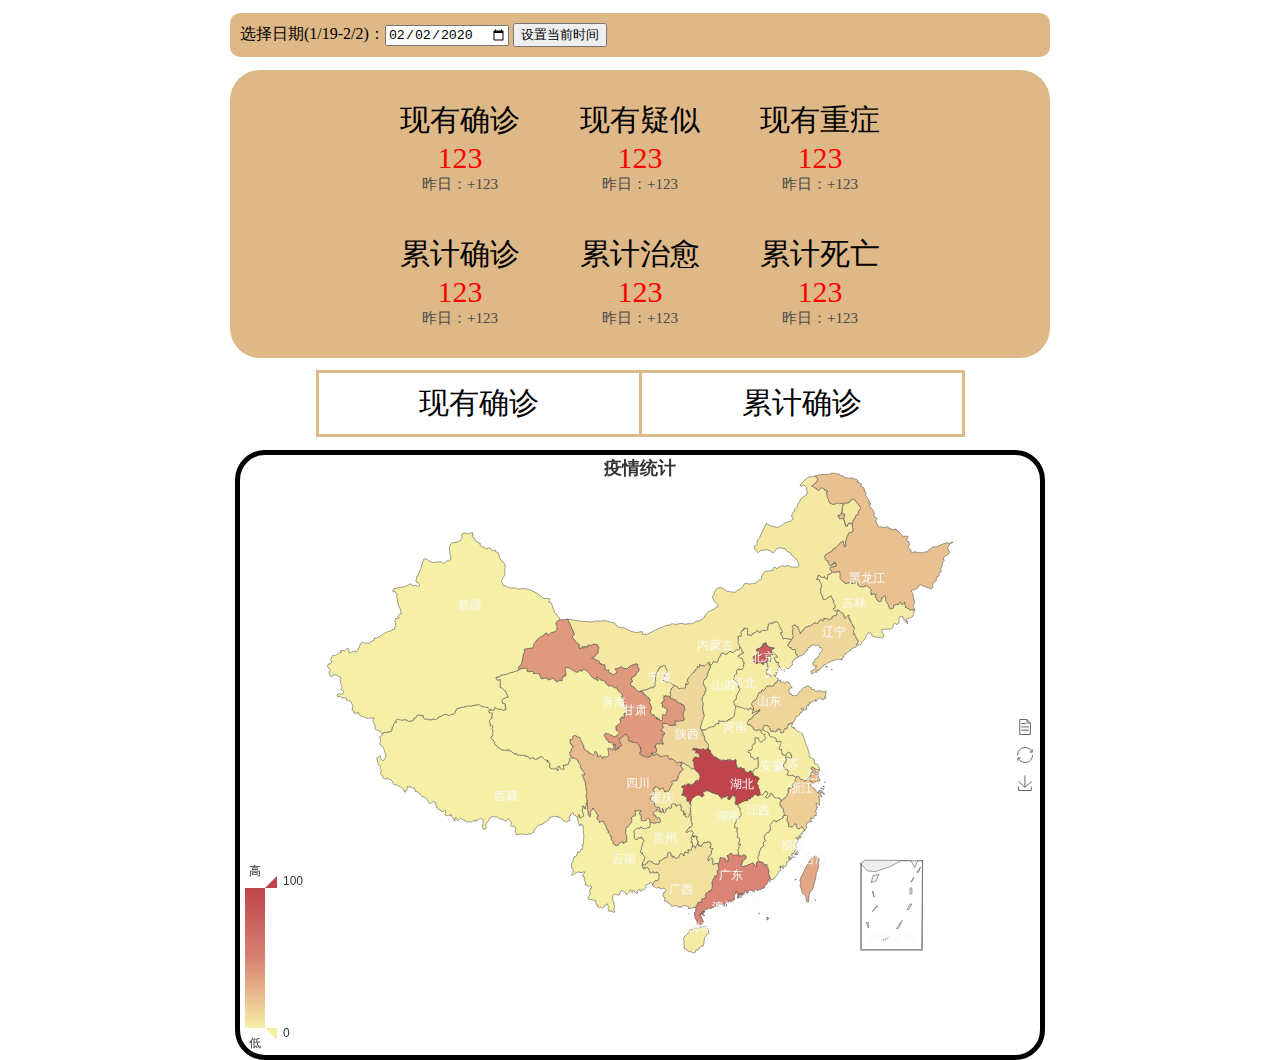
==== frontend/index.html @ d5b30e2a "修改" ====
﻿<!DOCTYPE html>

<html style="height: 100%">
<head>
    <meta charset="UTF-8">
    <meta http-equiv="X-UA-Compatible" content="IE=EDGE">
    <title>地图组件</title>
    <script src="echarts.min.js"></script>
    <script src="china.js"></script>
    <link type="text/css" rel="stylesheet" href="mystyle.css" />
    <!-- 新 Bootstrap 核心 CSS 文件 -->
    <link href="https://cdn.staticfile.org/twitter-bootstrap/3.3.7/css/bootstrap.min.css" rel="stylesheet">
    <!-- jQuery文件。务必在bootstrap.min.js 之前引入 -->
    <script src="https://cdn.staticfile.org/jquery/2.1.1/jquery.min.js"></script>
    <!-- 最新的 Bootstrap 核心 JavaScript 文件 -->
    <script src="https://cdn.staticfile.org/twitter-bootstrap/3.3.7/js/bootstrap.min.js"></script>
    <script src="jquery-1.11.1.min.js"></script>
    <script>
        function chan() {
            myChart.clear();
            myChart.setOption(option);
        }
        function chan1() {
            myChart.clear();
            myChart.setOption(option1);
        }
    </script>
</head>

<body style="height: 100%; margin: 0">

    <div id="date">
        <form>
            选择日期(1/19-2/2)：<input type="date" name="mydate" id="dateone" value="2020-02-02" />
            <input type="button" value="设置当前时间" onclick="gettime()" />
        </form>
    </div>

    <div id="menu">
        <table>
            <tr>
                <td class="typename">现有确诊</td>
                <td class="typename">现有疑似</td>
                <td class="typename">现有重症</td>
            </tr>
            <tr>
                <td id="nowipnum" class="nownum">123</td>
                <td id="nowspnum" class="nownum">123</td>
                <td id="nowdangenum" class="nownum">123</td>
            </tr>
            <tr>
                <td id="yesipnum" class="yesnum">昨日：+123</td>
                <td id="yesspnum" class="yesnum">昨日：+123</td>
                <td id="yesdangenum" class="yesnum">昨日：+123</td>
            </tr>
            <tr>
                <td class="typename">累计确诊</td>
                <td class="typename">累计治愈</td>
                <td class="typename">累计死亡</td>
            </tr>
            <tr>
                <td id="sumsurenum" class="nownum">123</td>
                <td id="sumcurenum" class="nownum">123</td>
                <td id="sumdeadnum" class="nownum">123</td>
            </tr>
            <tr>
                <td id="yessurenum" class="yesnum">昨日：+123</td>
                <td id="yescurenum" class="yesnum">昨日：+123</td>
                <td id="yesdeadnum" class="yesnum">昨日：+123</td>
            </tr>

        </table>
    </div>

    <div>
        <table>
            <tr>
                <td id="choosenow" class="unchoose" onclick="chan()">现有确诊</td>
                <td id="choosesum" class="unchoose" onclick="chan1()">累计确诊</td>
            </tr>
        </table>
    </div>

    <div id="container" class="map"></div>

    <script type="text/javascript">
        var dom = document.getElementById("container");
        var myChart = echarts.init(dom);
        var app = {};
        //option = null;
        var option = {
            title: {
                text: '疫情统计',
                left: 'center'
            },
            tooltip: {
                trigger: 'item'
            },
            visualMap: {
                min: 0,
                max: 100,
                left: 'left',
                top: 'bottom',
                text: ['高', '低'],           // 文本，默认为数值文本
                calculable: true
            },
            toolbox: {
                show: true,
                orient: 'vertical',
                left: 'right',
                top: 'center',
                feature: {
                    mark: { show: true },
                    dataView: { show: true, readOnly: false },
                    restore: { show: true },
                    saveAsImage: { show: true }
                }
            },
            series: [
                {
                    name: '点击查看>>',
                    type: 'map',
                    mapType: 'china',
                    roam: false,//是否开启鼠标缩放和平移漫游
                    itemStyle: {//地图区域的多边形 图形样式
                        normal: {//是图形在默认状态下的样式
                            label: {
                                show: true,//是否显示标签
                                textStyle: {
                                    color: "rgb(249, 249, 249)"
                                }
                            }
                        },
                        emphasis: {//是图形在高亮状态下的样式,比如在鼠标悬浮或者图例联动高亮时
                            //label: { show: true }
                            borderWidth: 2,
                            borderColor: '#fff',
                            areaColor: 'blue',//区域颜色
                            label: {
                                show: true,
                                textStyle: {
                                    color: '#fff'
                                }
                            }
                        }
                    },
                    top: "3%",//组件距离容器的距离
                    data: [
                        { name: '北京', value: 80 /*Math.round(Math.random() * 1000)*/ },
                        { name: '天津', value: 1 },
                        { name: '上海', value: 25 },
                        { name: '重庆', value: 4 },
                        { name: '河北', value: 2 },
                        { name: '河南', value: 1 },
                        { name: '云南', value: 0 },
                        { name: '辽宁', value: 11 },
                        { name: '黑龙江', value: 21 },
                        { name: '湖南', value: 0 },
                        { name: '安徽', value: 0 },
                        { name: '山东', value: 12 },
                        { name: '新疆', value: 0 },
                        { name: '江苏', value: 1 },
                        { name: '浙江', value: 15 },
                        { name: '江西', value: 0 },
                        { name: '湖北', value: 11758 },
                        { name: '广西', value: 7 },
                        { name: '甘肃', value: 39 },
                        { name: '山西', value: 0 },
                        { name: '内蒙古', value: 3 },
                        { name: '陕西', value: 11 },
                        { name: '吉林', value: 1 },
                        { name: '福建', value: 0 },
                        { name: '贵州', value: 1 },
                        { name: '广东', value: 49 },
                        { name: '青海', value: 0 },
                        { name: '西藏', value: 0 },
                        { name: '四川', value: 24 },
                        { name: '宁夏', value: 2 },
                        { name: '海南', value: 2 },
                        { name: '台湾', value: 32 },
                        { name: '香港', value: 58 },
                        { name: '澳门', value: Math.round(Math.random() * 1000) }
                    ]
                }
            ]
        };;
        myChart.setOption(option, true);
        //鼠标移入事件
        myChart.on('mouseover', function (params) {
            var dataIndex = params.dataIndex;
            console.log(params);
        });
        //鼠标点击事件 跳转页面
        myChart.on('click', function (params) {
            var city = params.name;
            //alert(city);
            window.location.href = "折线图1.html";
        });
    </script>

    <script type="text/javascript">
        var dom = document.getElementById("container");
        var myChart = echarts.init(dom);
        var app = {};
        //option = null;
        var option1 = {
            title: {
                text: '疫情统计',
                left: 'center'
            },
            tooltip: {
                trigger: 'item'
            },
            visualMap: {
                min: 0,
                max: 1000,
                left: 'left',
                top: 'bottom',
                text: ['高', '低'],           // 文本，默认为数值文本
                calculable: true
            },
            toolbox: {
                show: true,
                orient: 'vertical',
                left: 'right',
                top: 'center',
                feature: {
                    mark: { show: true },
                    dataView: { show: true, readOnly: false },
                    restore: { show: true },
                    saveAsImage: { show: true }
                }
            },
            series: [
                {
                    name: '点击查看>>',
                    type: 'map',
                    mapType: 'china',
                    roam: false,//是否开启鼠标缩放和平移漫游
                    itemStyle: {//地图区域的多边形 图形样式
                        normal: {//是图形在默认状态下的样式
                            label: {
                                show: true,//是否显示标签
                                textStyle: {
                                    color: "rgb(249, 249, 249)"
                                }
                            }
                        },
                        emphasis: {//是图形在高亮状态下的样式,比如在鼠标悬浮或者图例联动高亮时
                            //label: { show: true }
                            borderWidth: 2,
                            borderColor: '#fff',
                            areaColor: 'blue',//区域颜色
                            label: {
                                show: true,
                                textStyle: {
                                    color: '#fff'
                                }
                            }
                        }
                    },
                    top: "3%",//组件距离容器的距离
                    data: [
                        { name: '北京', value: 437},
                        { name: '天津', value: 136 },
                        { name: '上海', value: 352 },
                        { name: '重庆', value: 576 },
                        { name: '河北', value: 318 },
                        { name: '河南', value: 1273 },
                        { name: '云南', value: 174 },
                        { name: '辽宁', value: 125 },
                        { name: '黑龙江', value: 482 },
                        { name: '湖南', value: 1018 },
                        { name: '安徽', value: 990 },
                        { name: '山东', value: 760 },
                        { name: '新疆', value: 76 },
                        { name: '江苏', value: 631 },
                        { name: '浙江', value: 1227 },
                        { name: '江西', value: 935 },
                        { name: '湖北', value: 67790 },
                        { name: '广西', value: 252 },
                        { name: '甘肃', value: 132 },
                        { name: '山西', value: 133 },
                        { name: '内蒙古', value: 75 },
                        { name: '陕西', value: 245 },
                        { name: '吉林', value: 93 },
                        { name: '福建', value: 296 },
                        { name: '贵州', value: 146 },
                        { name: '广东', value: 1356 },
                        { name: '青海', value: 18 },
                        { name: '西藏', value: 1 },
                        { name: '四川', value: 539 },
                        { name: '宁夏', value: 75 },
                        { name: '海南', value: 168 },
                        { name: '台湾', value: 53 },
                        { name: '香港', value: 140 },
                        { name: '澳门', value: Math.round(Math.random() * 1000) }
                    ]
                }
            ]
        };;
        myChart.setOption(option, true);
        //鼠标移入事件
        myChart.on('mouseover', function (params) {
            var dataIndex = params.dataIndex;
            console.log(params);
        });
        //鼠标点击事件 跳转页面
        myChart.on('click', function (params) {
            var city = params.name;
            //alert(city);
            window.location.href = "line.html";
        });
    </script>

    <script>
        function setdata(da) {
            var qz = new Array();
            var ys = new Array();
            var zy = new Array();
            var sw = new Array();
            qz["2020-01-19"] = 1;
            qz["2020-01-20"] = 6;
            qz["2020-01-21"] = 281;
            qz["2020-01-22"] = 426;
            qz["2020-01-23"] = 583;
            qz["2020-01-24"] = 832;
            qz["2020-01-25"] = 1248;
            qz["2020-01-26"] = 1918;
            qz["2020-01-27"] = 2649;
            qz["2020-01-28"] = 4390;
            qz["2020-01-29"] = 5816;
            qz["2020-01-30"] = 7484;
            qz["2020-01-31"] = 9403;
            qz["2020-02-01"] = 11306;
            qz["2020-02-02"] = 13749;

            ys["2020-01-19"] = 0;
            ys["2020-01-20"] = 0;
            ys["2020-01-21"] = 6;
            ys["2020-01-22"] = 22;
            ys["2020-01-23"] = 24;
            ys["2020-01-24"] = 31;
            ys["2020-01-25"] = 66;
            ys["2020-01-26"] = 138;
            ys["2020-01-27"] = 281;
            ys["2020-01-28"] = 482;
            ys["2020-01-29"] = 663;
            ys["2020-01-30"] = 980;
            ys["2020-01-31"] = 1180;
            ys["2020-02-01"] = 1445;
            ys["2020-02-02"] = 1715;

            zy["2020-01-19"] = 0;
            zy["2020-01-20"] = 0;
            zy["2020-01-21"] = 25;
            zy["2020-01-22"] = 28;
            zy["2020-01-23"] = 30;
            zy["2020-01-24"] = 34;
            zy["2020-01-25"] = 37;
            zy["2020-01-26"] = 47;
            zy["2020-01-27"] = 51;
            zy["2020-01-28"] = 59;
            zy["2020-01-29"] = 66;
            zy["2020-01-30"] = 89;
            zy["2020-01-31"] = 134;
            zy["2020-02-01"] = 213;
            zy["2020-02-02"] = 293;

            sw["2020-01-19"] = 0;
            sw["2020-01-20"] = 0;
            sw["2020-01-21"] = 6;
            sw["2020-01-22"] = 9;
            sw["2020-01-23"] = 17;
            sw["2020-01-24"] = 26;
            sw["2020-01-25"] = 41;
            sw["2020-01-26"] = 56;
            sw["2020-01-27"] = 82;
            sw["2020-01-28"] = 106;
            sw["2020-01-29"] = 132;
            sw["2020-01-30"] = 170;
            sw["2020-01-31"] = 213;
            sw["2020-02-01"] = 259;
            sw["2020-02-02"] = 304;

            qz["湖北2020-01-19"] = 0;
            qz["湖北2020-01-20"] = 0;
            qz["湖北2020-01-21"] = 239;
            qz["湖北2020-01-22"] = 338;
            qz["湖北2020-01-23"] = 399;
            qz["湖北2020-01-24"] = 494;
            qz["湖北2020-01-25"] = 658;
            qz["湖北2020-01-26"] = 958;
            qz["湖北2020-01-27"] = 1303;
            qz["湖北2020-01-28"] = 2570;
            qz["湖北2020-01-29"] = 3385;
            qz["湖北2020-01-30"] = 4370;
            qz["湖北2020-01-31"] = 5522;
            qz["湖北2020-02-01"] = 6774;
            qz["湖北2020-02-02"] = 8601;
            qz["安徽2020-01-19"] = 0;
            qz["安徽2020-01-20"] = 0;
            qz["安徽2020-01-21"] = 0;
            qz["安徽2020-01-22"] = 1;
            qz["安徽2020-01-23"] = 9;
            qz["安徽2020-01-24"] = 15;
            qz["安徽2020-01-25"] = 39;
            qz["安徽2020-01-26"] = 60;
            qz["安徽2020-01-27"] = 70;
            qz["安徽2020-01-28"] = 106;
            qz["安徽2020-01-29"] = 152;
            qz["安徽2020-01-30"] = 198;
            qz["安徽2020-01-31"] = 234;
            qz["安徽2020-02-01"] = 294;
            qz["安徽2020-02-02"] = 335;
            qz["北京2020-01-19"] = 0;
            qz["北京2020-01-20"] = 5;
            qz["北京2020-01-21"] = 10;
            qz["北京2020-01-22"] = 14;
            qz["北京2020-01-23"] = 26;
            qz["北京2020-01-24"] = 35;
            qz["北京2020-01-25"] = 49;
            qz["北京2020-01-26"] = 66;
            qz["北京2020-01-27"] = 77;
            qz["北京2020-01-28"] = 86;
            qz["北京2020-01-29"] = 106;
            qz["北京2020-01-30"] = 126;
            qz["北京2020-01-31"] = 150;
            qz["北京2020-02-01"] = 173;
            qz["北京2020-02-02"] = 181;
            qz["重庆2020-01-19"] = 0;
            qz["重庆2020-01-20"] = 0;
            qz["重庆2020-01-21"] = 5;
            qz["重庆2020-01-22"] = 6;
            qz["重庆2020-01-23"] = 9;
            qz["重庆2020-01-24"] = 27;
            qz["重庆2020-01-25"] = 57;
            qz["重庆2020-01-26"] = 75;
            qz["重庆2020-01-27"] = 110;
            qz["重庆2020-01-28"] = 132;
            qz["重庆2020-01-29"] = 147;
            qz["重庆2020-01-30"] = 164;
            qz["重庆2020-01-31"] = 205;
            qz["重庆2020-02-01"] = 236;
            qz["重庆2020-02-02"] = 258;
            qz["福建2020-01-19"] = 0;
            qz["福建2020-01-20"] = 0;
            qz["福建2020-01-21"] = 0;
            qz["福建2020-01-22"] = 1;
            qz["福建2020-01-23"] = 5;
            qz["福建2020-01-24"] = 10;
            qz["福建2020-01-25"] = 18;
            qz["福建2020-01-26"] = 35;
            qz["福建2020-01-27"] = 59;
            qz["福建2020-01-28"] = 82;
            qz["福建2020-01-29"] = 101;
            qz["福建2020-01-30"] = 120;
            qz["福建2020-01-31"] = 144;
            qz["福建2020-02-01"] = 159;
            qz["福建2020-02-02"] = 179;
            qz["浙江2020-01-19"] = 0;
            qz["浙江2020-01-20"] = 0;
            qz["浙江2020-01-21"] = 0;
            qz["浙江2020-01-22"] = 10;
            qz["浙江2020-01-23"] = 27;
            qz["浙江2020-01-24"] = 43;
            qz["浙江2020-01-25"] = 62;
            qz["浙江2020-01-26"] = 102;
            qz["浙江2020-01-27"] = 128;
            qz["浙江2020-01-28"] = 173;
            qz["浙江2020-01-29"] = 294;
            qz["浙江2020-01-30"] = 425;
            qz["浙江2020-01-31"] = 529;
            qz["浙江2020-02-01"] = 585;
            qz["浙江2020-02-02"] = 639;

            qz["甘肃2020-02-02"] = 49;
            qz["广东2020-02-02"] = 649;
            qz["贵州2020-02-02"] = 44;
            qz["海南2020-02-02"] = 64;
            qz["河北2020-02-02"] = 109;
            qz["河南2020-02-02"] = 488;
            qz["黑龙江2020-02-02"] = 91;
            qz["湖南2020-02-02"] = 455;
            qz["江西2020-02-02"] = 324;
            qz["吉林2020-02-02"] = 22;
            qz["江苏2020-02-02"] = 230;
            qz["辽宁2020-02-02"] = 63;
            qz["内蒙古2020-02-02"] = 26;
            qz["青海2020-02-02"] = 11;
            qz["山西2020-02-02"] = 55;
            qz["山东2020-02-02"] = 225;
            qz["陕西2020-02-02"] = 102;
            qz["上海2020-02-02"] = 156;
            qz["四川2020-02-02"] = 228;
            qz["天津2020-02-02"] = 41;
            qz["西藏2020-02-02"] = 1;
            qz["新疆2020-02-02"] = 21;
            qz["云南2020-02-02"] = 102;

            qz["甘肃2020-01-25"] = 7;
            qz["广东2020-01-25"] = 76;
            qz["贵州2020-01-25"] = 5;
            qz["海南2020-01-25"] = 20;
            qz["河北2020-01-25"] = 12;
            qz["河南2020-01-25"] = 32;
            qz["黑龙江2020-01-25"] = 8;
            qz["湖南2020-01-25"] = 43;
            qz["江西2020-01-25"] = 18;
            qz["吉林2020-01-25"] = 4;
            qz["江苏2020-01-25"] = 18;
            qz["辽宁2020-01-25"] = 12;
            qz["内蒙古2020-01-25"] = 2;
            qz["青海2020-01-25"] = 0;
            qz["山西2020-01-25"] = 6;
            qz["山东2020-01-25"] = 21;
            qz["陕西2020-01-25"] = 5;
            qz["上海2020-01-25"] = 32;
            qz["四川2020-01-25"] = 28;
            qz["天津2020-01-25"] = 8;
            qz["新疆2020-01-25"] = 3;
            qz["云南2020-01-25"] = 5;

            ys["湖北2020-01-19"] = 0;
            ys["湖北2020-01-20"] = 0;
            ys["湖北2020-01-21"] = 0;
            ys["湖北2020-01-22"] = 0;
            ys["湖北2020-01-23"] = 0;
            ys["湖北2020-01-24"] = 0;
            ys["湖北2020-01-25"] = 0;
            ys["湖北2020-01-26"] = 0;
            ys["湖北2020-01-27"] = 0;
            ys["湖北2020-01-28"] = 0;
            ys["湖北2020-01-29"] = 0;
            ys["湖北2020-01-30"] = 0;
            ys["湖北2020-01-31"] = 0;
            ys["湖北2020-02-01"] = 0;
            ys["湖北2020-02-02"] = 0;
            ys["安徽2020-01-19"] = 0;
            ys["安徽2020-01-20"] = 0;
            ys["安徽2020-01-21"] = 1;
            ys["安徽2020-01-22"] = 3;
            ys["安徽2020-01-23"] = 3;
            ys["安徽2020-01-24"] = 3;
            ys["安徽2020-01-25"] = 29;
            ys["安徽2020-01-26"] = 44;
            ys["安徽2020-01-27"] = 80;
            ys["安徽2020-01-28"] = 118;
            ys["安徽2020-01-29"] = 160;
            ys["安徽2020-01-30"] = 205;
            ys["安徽2020-01-31"] = 275;
            ys["安徽2020-02-01"] = 352;
            ys["安徽2020-02-02"] = 434;
            ys["北京2020-01-19"] = 0;
            ys["北京2020-01-20"] = 0;
            ys["北京2020-01-21"] = 0;
            ys["北京2020-01-22"] = 0;
            ys["北京2020-01-23"] = 0;
            ys["北京2020-01-24"] = 0;
            ys["北京2020-01-25"] = 0;
            ys["北京2020-01-26"] = 0;
            ys["北京2020-01-27"] = 0;
            ys["北京2020-01-28"] = 0;
            ys["北京2020-01-29"] = 0;
            ys["北京2020-01-30"] = 0;
            ys["北京2020-01-31"] = 0;
            ys["北京2020-02-01"] = 0;
            ys["北京2020-02-02"] = 0;
            ys["重庆2020-01-19"] = 0;
            ys["重庆2020-01-20"] = 0;
            ys["重庆2020-01-21"] = 0;
            ys["重庆2020-01-22"] = 13;
            ys["重庆2020-01-23"] = 13;
            ys["重庆2020-01-24"] = 13;
            ys["重庆2020-01-25"] = 13;
            ys["重庆2020-01-26"] = 13;
            ys["重庆2020-01-27"] = 13;
            ys["重庆2020-01-28"] = 13;
            ys["重庆2020-01-29"] = 13;
            ys["重庆2020-01-30"] = 13;
            ys["重庆2020-01-31"] = 13;
            ys["重庆2020-02-01"] = 13;
            ys["重庆2020-02-02"] = 13;
            ys["福建2020-01-19"] = 0;
            ys["福建2020-01-20"] = 0;
            ys["福建2020-01-21"] = 0;
            ys["福建2020-01-22"] = 0;
            ys["福建2020-01-23"] = 2;
            ys["福建2020-01-24"] = 4;
            ys["福建2020-01-25"] = 4;
            ys["福建2020-01-26"] = 42;
            ys["福建2020-01-27"] = 73;
            ys["福建2020-01-28"] = 155;
            ys["福建2020-01-29"] = 208;
            ys["福建2020-01-30"] = 264;
            ys["福建2020-01-31"] = 316;
            ys["福建2020-02-01"] = 355;
            ys["福建2020-02-02"] = 402;
            ys["浙江2020-01-19"] = 0;
            ys["浙江2020-01-20"] = 0;
            ys["浙江2020-01-21"] = 0;
            ys["浙江2020-01-22"] = 0;
            ys["浙江2020-01-23"] = 0;
            ys["浙江2020-01-24"] = 0;
            ys["浙江2020-01-25"] = 0;
            ys["浙江2020-01-26"] = 0;
            ys["浙江2020-01-27"] = 0;
            ys["浙江2020-01-28"] = 0;
            ys["浙江2020-01-29"] = 0;
            ys["浙江2020-01-30"] = 0;
            ys["浙江2020-01-31"] = 0;
            ys["浙江2020-02-01"] = 0;
            ys["浙江2020-02-02"] = 0;
            zy["湖北2020-01-19"] = 0;
            zy["湖北2020-01-20"] = 0;
            zy["湖北2020-01-21"] = 25;
            zy["湖北2020-01-22"] = 28;
            zy["湖北2020-01-23"] = 28;
            zy["湖北2020-01-24"] = 31;
            zy["湖北2020-01-25"] = 32;
            zy["湖北2020-01-26"] = 42;
            zy["湖北2020-01-27"] = 44;
            zy["湖北2020-01-28"] = 44;
            zy["湖北2020-01-29"] = 44;
            zy["湖北2020-01-30"] = 54;
            zy["湖北2020-01-31"] = 80;
            zy["湖北2020-02-01"] = 130;
            zy["湖北2020-02-02"] = 179;
            zy["安徽2020-01-19"] = 0;
            zy["安徽2020-01-20"] = 0;
            zy["安徽2020-01-21"] = 0;
            zy["安徽2020-01-22"] = 0;
            zy["安徽2020-01-23"] = 0;
            zy["安徽2020-01-24"] = 0;
            zy["安徽2020-01-25"] = 0;
            zy["安徽2020-01-26"] = 0;
            zy["安徽2020-01-27"] = 0;
            zy["安徽2020-01-28"] = 0;
            zy["安徽2020-01-29"] = 0;
            zy["安徽2020-01-30"] = 2;
            zy["安徽2020-01-31"] = 3;
            zy["安徽2020-02-01"] = 3;
            zy["安徽2020-02-02"] = 5;
            zy["北京2020-01-19"] = 0;
            zy["北京2020-01-20"] = 0;
            zy["北京2020-01-21"] = 0;
            zy["北京2020-01-22"] = 0;
            zy["北京2020-01-23"] = 0;
            zy["北京2020-01-24"] = 1;
            zy["北京2020-01-25"] = 2;
            zy["北京2020-01-26"] = 2;
            zy["北京2020-01-27"] = 2;
            zy["北京2020-01-28"] = 4;
            zy["北京2020-01-29"] = 4;
            zy["北京2020-01-30"] = 5;
            zy["北京2020-01-31"] = 5;
            zy["北京2020-02-01"] = 9;
            zy["北京2020-02-02"] = 9;
            zy["重庆2020-01-19"] = 0;
            zy["重庆2020-01-20"] = 0;
            zy["重庆2020-01-21"] = 0;
            zy["重庆2020-01-22"] = 0;
            zy["重庆2020-01-23"] = 0;
            zy["重庆2020-01-24"] = 0;
            zy["重庆2020-01-25"] = 0;
            zy["重庆2020-01-26"] = 0;
            zy["重庆2020-01-27"] = 0;
            zy["重庆2020-01-28"] = 0;
            zy["重庆2020-01-29"] = 0;
            zy["重庆2020-01-30"] = 1;
            zy["重庆2020-01-31"] = 1;
            zy["重庆2020-02-01"] = 1;
            zy["重庆2020-02-02"] = 3;
            zy["福建2020-01-19"] = 0;
            zy["福建2020-01-20"] = 0;
            zy["福建2020-01-21"] = 0;
            zy["福建2020-01-22"] = 0;
            zy["福建2020-01-23"] = 0;
            zy["福建2020-01-24"] = 0;
            zy["福建2020-01-25"] = 0;
            zy["福建2020-01-26"] = 0;
            zy["福建2020-01-27"] = 0;
            zy["福建2020-01-28"] = 0;
            zy["福建2020-01-29"] = 0;
            zy["福建2020-01-30"] = 0;
            zy["福建2020-01-31"] = 0;
            zy["福建2020-02-01"] = 0;
            zy["福建2020-02-02"] = 0;
            zy["浙江2020-01-19"] = 0;
            zy["浙江2020-01-20"] = 0;
            zy["浙江2020-01-21"] = 0;
            zy["浙江2020-01-22"] = 0;
            zy["浙江2020-01-23"] = 0;
            zy["浙江2020-01-24"] = 0;
            zy["浙江2020-01-25"] = 0;
            zy["浙江2020-01-26"] = 0;
            zy["浙江2020-01-27"] = 0;
            zy["浙江2020-01-28"] = 0;
            zy["浙江2020-01-29"] = 0;
            zy["浙江2020-01-30"] = 3;
            zy["浙江2020-01-31"] = 8;
            zy["浙江2020-02-01"] = 14;
            zy["浙江2020-02-02"] = 22;

            sw["重庆2020-01-19"] = 0;
            sw["重庆2020-01-20"] = 0;
            sw["重庆2020-01-21"] = 0;
            sw["重庆2020-01-22"] = 0;
            sw["重庆2020-01-23"] = 0;
            sw["重庆2020-01-24"] = 0;
            sw["重庆2020-01-25"] = 0;
            sw["重庆2020-01-26"] = 0;
            sw["重庆2020-01-27"] = 0;
            sw["重庆2020-01-28"] = 0;
            sw["重庆2020-01-29"] = 0;
            sw["重庆2020-01-30"] = 0;
            sw["重庆2020-01-31"] = 0;
            sw["重庆2020-02-01"] = 1;
            sw["重庆2020-02-02"] = 1;

            sw["安徽2020-01-19"] = 0;
            sw["安徽2020-01-20"] = 0;
            sw["安徽2020-01-21"] = 0;
            sw["安徽2020-01-22"] = 0;
            sw["安徽2020-01-23"] = 0;
            sw["安徽2020-01-24"] = 0;
            sw["安徽2020-01-25"] = 0;
            sw["安徽2020-01-26"] = 0;
            sw["安徽2020-01-27"] = 0;
            sw["安徽2020-01-28"] = 0;
            sw["安徽2020-01-29"] = 0;
            sw["安徽2020-01-30"] = 0;
            sw["安徽2020-01-31"] = 0;
            sw["安徽2020-02-01"] = 0;
            sw["安徽2020-02-02"] = 0;

            sw["浙江2020-01-19"] = 0;
            sw["浙江2020-01-20"] = 0;
            sw["浙江2020-01-21"] = 0;
            sw["浙江2020-01-22"] = 0;
            sw["浙江2020-01-23"] = 0;
            sw["浙江2020-01-24"] = 0;
            sw["浙江2020-01-25"] = 0;
            sw["浙江2020-01-26"] = 0;
            sw["浙江2020-01-27"] = 0;
            sw["浙江2020-01-28"] = 0;
            sw["浙江2020-01-29"] = 0;
            sw["浙江2020-01-30"] = 0;
            sw["浙江2020-01-31"] = 0;
            sw["浙江2020-02-01"] = 0;
            sw["浙江2020-02-02"] = 0;

            sw["北京2020-01-19"] = 0;
            sw["北京2020-01-20"] = 0;
            sw["北京2020-01-21"] = 0;
            sw["北京2020-01-22"] = 0;
            sw["北京2020-01-23"] = 0;
            sw["北京2020-01-24"] = 0;
            sw["北京2020-01-25"] = 0;
            sw["北京2020-01-26"] = 0;
            sw["北京2020-01-27"] = 1;
            sw["北京2020-01-28"] = 1;
            sw["北京2020-01-29"] = 1;
            sw["北京2020-01-30"] = 1;
            sw["北京2020-01-31"] = 1;
            sw["北京2020-02-01"] = 1;
            sw["北京2020-02-02"] = 1;

            sw["福建2020-01-19"] = 0;
            sw["福建2020-01-20"] = 0;
            sw["福建2020-01-21"] = 0;
            sw["福建2020-01-22"] = 0;
            sw["福建2020-01-23"] = 0;
            sw["福建2020-01-24"] = 0;
            sw["福建2020-01-25"] = 0;
            sw["福建2020-01-26"] = 0;
            sw["福建2020-01-27"] = 0;
            sw["福建2020-01-28"] = 0;
            sw["福建2020-01-29"] = 0;
            sw["福建2020-01-30"] = 0;
            sw["福建2020-01-31"] = 0;
            sw["福建2020-02-01"] = 0;
            sw["福建2020-02-02"] = 0;

            sw["湖北2020-01-19"] = 0;
            sw["湖北2020-01-20"] = 0;
            sw["湖北2020-01-21"] = 6;
            sw["湖北2020-01-22"] = 9;
            sw["湖北2020-01-23"] = 17;
            sw["湖北2020-01-24"] = 24;
            sw["湖北2020-01-25"] = 39;
            sw["湖北2020-01-26"] = 52;
            sw["湖北2020-01-27"] = 76;
            sw["湖北2020-01-28"] = 100;
            sw["湖北2020-01-29"] = 125;
            sw["湖北2020-01-30"] = 162;
            sw["湖北2020-01-31"] = 204;
            sw["湖北2020-02-01"] = 249;
            sw["湖北2020-02-02"] = 294;

            var i1 = document.getElementById("nowipnum");
            var i2 = document.getElementById("nowspnum");
            var i3 = document.getElementById("nowdangenum");
            var i4 = document.getElementById("sumsurenum");
            var i5 = document.getElementById("sumcurenum");
            var i6 = document.getElementById("sumdeadnum");
            var i11 = document.getElementById("yesipnum");
            var i22 = document.getElementById("yesspnum");
            var i33 = document.getElementById("yesdangenum");
            var i44 = document.getElementById("yessurenum");
            var i55 = document.getElementById("yescurenum");
            var i66 = document.getElementById("yesdeadnum");
            var be = getBSD();
            var to = getD();
            i1.innerText = (qz[to] - sw[to] - zy[to]).toString();
            i2.innerText = parseInt(parseInt(ys[da]) / 15);
            i3.innerText = parseInt(parseInt(qz[da]) / 18);
            i4.innerText = qz[da];
            i5.innerText = zy[da];
            i6.innerText = sw[da];
            var x = ((qz[to] - sw[to] - zy[to]) - (qz[be] - sw[be] - zy[be])) / 8;
            x = parseInt(x);
            i11.innerText = "昨日：+" + x.toString();
            i22.innerText = "昨日：+" + (ys[to] - ys[be]).toString();
            i33.innerText = "昨日：+" + x;
            i44.innerText = "昨日：+" + (qz[to] - qz[be]).toString();
            i55.innerText = "昨日：+" + (zy[to] - zy[be]).toString();
            i66.innerText = "昨日：+" + (sw[to] - sw[be]).toString();
        }
        function gettime() {
            var form = document.getElementById("dateone");
            var content = form.value;
            setdata(content);
        }
        function getD() {
            var form = document.getElementById("dateone").value;
            return form;
        }
        function getBSD() {
            var x1 = document.getElementById("dateone").value;
            var x2 = x1.substr(x1.length - 2, 2);
            var x3 = x2 - 1;
            var x4;
            if (x3 < 10 && x3 >= 1) {
                x3 = "0".concat(x3.toString());
                x4 = x1.substr(0, x1.length - 2).concat(x3);
            }
            else if (x3 <= 0) {
                x3 = (x3 + 31) % 32;
                var m = getMonth(x1);
                m = m - 1;
                m = m.toString();
                m = "0".concat(m.toString());
                x4 = x1.substr(0, 4) + "-" + m + "-" + x3;
            }
            else if (x3 > 10) {
                x3 = x3.toString();
                x4 = x1.substr(0, x1.length - 2) + x3;
            }
            return x4;
        }
    </script>
</body>
</html>
---- frontend/mystyle.css ----
﻿.map {
    height: 600px;
    width: 800px;
    margin: auto;
    margin-bottom: 1%;
    margin-top: 1%;
    border: 5px solid;
    border-radius: 30px;
}

.boxtype {
    height: 400px;
    width: 800px;
    padding: 20px;
    margin: auto;
    border: 5px solid;
    border-radius: 30px;
}

#menu {
    height: auto;
    width: 800px;
    margin: auto;
    margin-bottom: 1%;
    margin-top: 1%;
    padding: 10px;
    border-radius: 30px;
    background-color: burlywood;
}

table {
    margin: auto;
    text-align: center;
    border-collapse: collapse;
}

.typename {
    font-size: 30px;
    padding: 20px 30px 0px 30px;
}

.nownum {
    font-size: 30px;
    color: #ff0000;
    padding: 0px 30px 0px 30px;
}

.yesnum {
    font-size: 15px;
    color: #4a4a4a;
    padding: 0px 30px 20px 30px;
}

p {
    font-size:15px;
    color:#4a4a4a;
}

.choose {
    text-align: center;
    color: #ffffff;
    background-color: burlywood;
    border-radius: 10px;
    border: 3px solid;
    border-color: burlywood;
    font-size: 30px;
    padding: 10px 100px 10px 100px;
}

.unchoose {
    text-align: center;
    color: #000000;
    background-color: #ffffff;
    border-radius: 10px;
    border: 3px solid;
    border-color: burlywood;
    font-size: 30px;
    padding: 10px 100px 10px 100px;
}

.unchoose:hover {
    text-align: center;
    color: #000000;
    background-color: grey;
    border-radius: 10px;
    border: 3px solid;
    border-color: burlywood;
    font-size: 30px;
    padding: 10px 100px 10px 100px;
 }

#date {
    height: auto;
    width: 800px;
    margin: auto;
    margin-bottom: 1%;
    margin-top: 1%;
    padding: 10px;
    border-radius: 10px;
    background-color: burlywood;
}

#dateline {
    height: 50px;
    width: 800px;
    margin: auto;
    margin-bottom: 1%;
    margin-top: 1%;
    padding: 10px;
    border-radius: 10px;
    background-color: burlywood;
}

.datein {
    float: right;
}

.return {
    float: left;
    background-color: #db9f42;
    border-radius: 3px;
    padding: 3px;
}
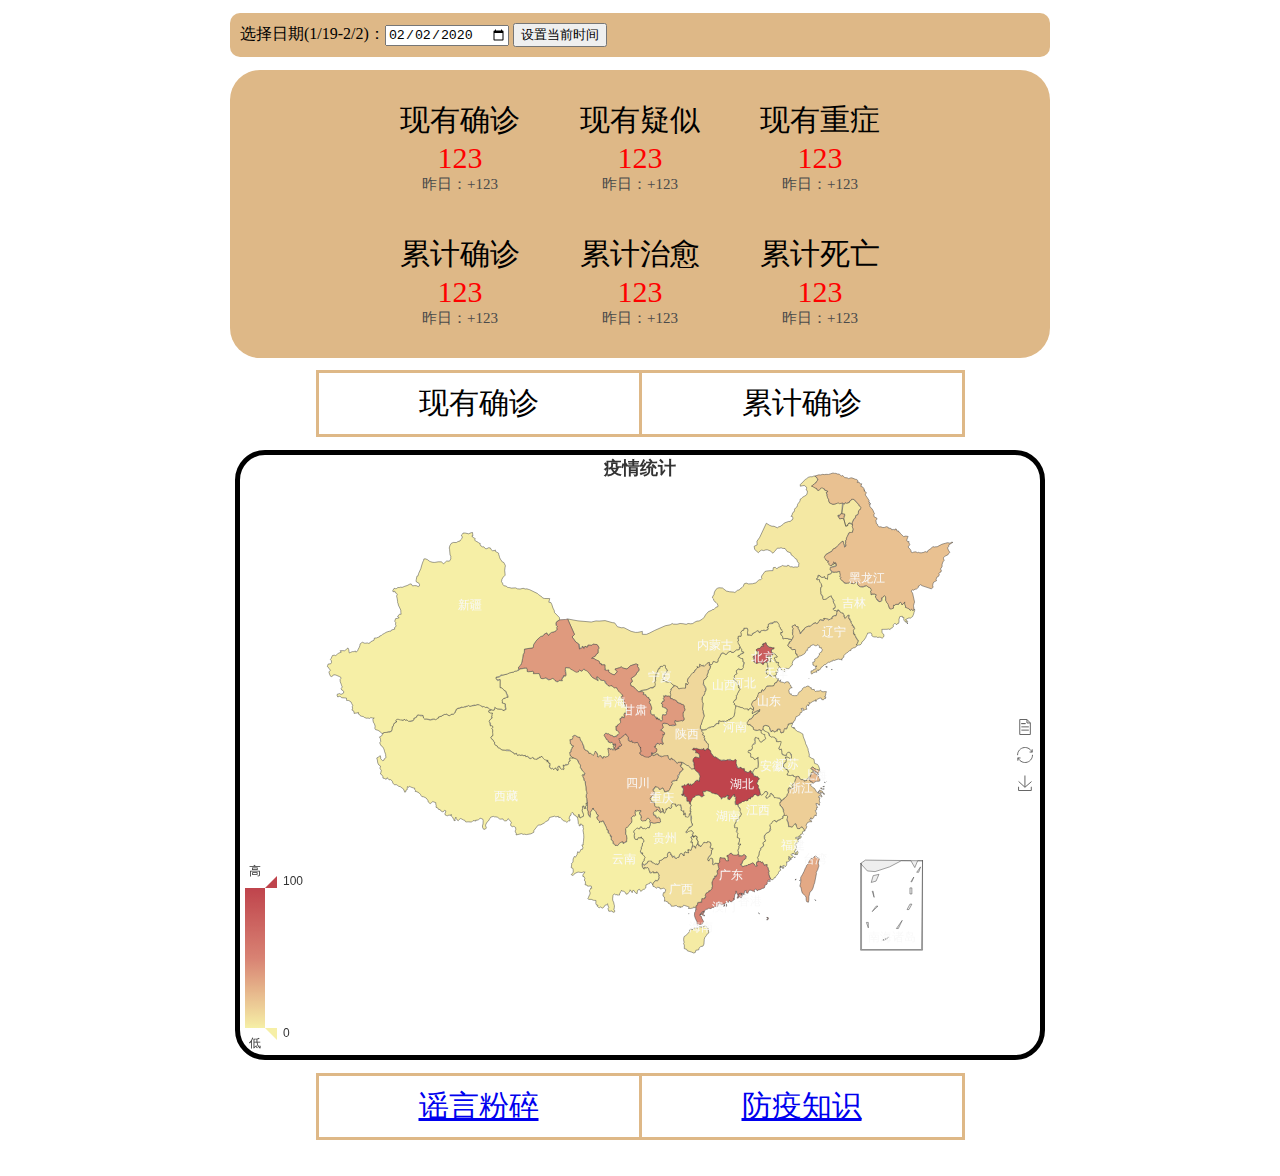
==== commit 1d640412: "add new function" ====
--- a/frontend/index.html
+++ b/frontend/index.html
@@ -5,16 +5,16 @@
     <meta charset="UTF-8">
     <meta http-equiv="X-UA-Compatible" content="IE=EDGE">
     <title>地图组件</title>
-    <script src="echarts.min.js"></script>
-    <script src="china.js"></script>
-    <link type="text/css" rel="stylesheet" href="mystyle.css" />
+    <script src="js/echarts.min.js"></script>
+    <script src="js/china.js"></script>
+    <link type="text/css" rel="stylesheet" href="css/mystyle.css" />
     <!-- 新 Bootstrap 核心 CSS 文件 -->
     <link href="https://cdn.staticfile.org/twitter-bootstrap/3.3.7/css/bootstrap.min.css" rel="stylesheet">
     <!-- jQuery文件。务必在bootstrap.min.js 之前引入 -->
     <script src="https://cdn.staticfile.org/jquery/2.1.1/jquery.min.js"></script>
     <!-- 最新的 Bootstrap 核心 JavaScript 文件 -->
     <script src="https://cdn.staticfile.org/twitter-bootstrap/3.3.7/js/bootstrap.min.js"></script>
-    <script src="jquery-1.11.1.min.js"></script>
+    <script src="js/jquery-1.11.1.min.js"></script>
     <script>
         function chan() {
             myChart.clear();
@@ -82,6 +82,18 @@
     </div>
 
     <div id="container" class="map"></div>
+
+    <div>
+        <table>
+            <tr>
+                <td class="unchoose"><a href="https://baijiahao.baidu.com/s?id=1656966730408682480&wfr=spider&for=pc">谣言粉碎</a></td>
+                <td class="unchoose"><a href="http://news.xiancity.cn/system/2020/03/13/030724068.shtml">防疫知识</a></td>
+            </tr>
+        </table>
+    </div>
+
+    <br />
+    <br />
 
     <script type="text/javascript">
         var dom = document.getElementById("container");
@@ -261,7 +273,7 @@
                     },
                     top: "3%",//组件距离容器的距离
                     data: [
-                        { name: '北京', value: 437},
+                        { name: '北京', value: 437 },
                         { name: '天津', value: 136 },
                         { name: '上海', value: 352 },
                         { name: '重庆', value: 576 },
--- a/frontend/css/mystyle.css
+++ b/frontend/css/mystyle.css
@@ -0,0 +1,123 @@
+﻿.map {
+    height: 600px;
+    width: 800px;
+    margin: auto;
+    margin-bottom: 1%;
+    margin-top: 1%;
+    border: 5px solid;
+    border-radius: 30px;
+}
+
+.boxtype {
+    height: 400px;
+    width: 800px;
+    padding: 20px;
+    margin: auto;
+    border: 5px solid;
+    border-radius: 30px;
+}
+
+#menu {
+    height: auto;
+    width: 800px;
+    margin: auto;
+    margin-bottom: 1%;
+    margin-top: 1%;
+    padding: 10px;
+    border-radius: 30px;
+    background-color: burlywood;
+}
+
+table {
+    margin: auto;
+    text-align: center;
+    border-collapse: collapse;
+}
+
+.typename {
+    font-size: 30px;
+    padding: 20px 30px 0px 30px;
+}
+
+.nownum {
+    font-size: 30px;
+    color: #ff0000;
+    padding: 0px 30px 0px 30px;
+}
+
+.yesnum {
+    font-size: 15px;
+    color: #4a4a4a;
+    padding: 0px 30px 20px 30px;
+}
+
+p {
+    font-size:15px;
+    color:#4a4a4a;
+}
+
+.choose {
+    text-align: center;
+    color: #ffffff;
+    background-color: burlywood;
+    border-radius: 10px;
+    border: 3px solid;
+    border-color: burlywood;
+    font-size: 30px;
+    padding: 10px 100px 10px 100px;
+}
+
+.unchoose {
+    text-align: center;
+    color: #000000;
+    background-color: #ffffff;
+    border-radius: 10px;
+    border: 3px solid;
+    border-color: burlywood;
+    font-size: 30px;
+    padding: 10px 100px 10px 100px;
+}
+
+.unchoose:hover {
+    text-align: center;
+    color: #000000;
+    background-color: grey;
+    border-radius: 10px;
+    border: 3px solid;
+    border-color: burlywood;
+    font-size: 30px;
+    padding: 10px 100px 10px 100px;
+ }
+
+#date {
+    height: auto;
+    width: 800px;
+    margin: auto;
+    margin-bottom: 1%;
+    margin-top: 1%;
+    padding: 10px;
+    border-radius: 10px;
+    background-color: burlywood;
+}
+
+#dateline {
+    height: 50px;
+    width: 800px;
+    margin: auto;
+    margin-bottom: 1%;
+    margin-top: 1%;
+    padding: 10px;
+    border-radius: 10px;
+    background-color: burlywood;
+}
+
+.datein {
+    float: right;
+}
+
+.return {
+    float: left;
+    background-color: #db9f42;
+    border-radius: 3px;
+    padding: 3px;
+}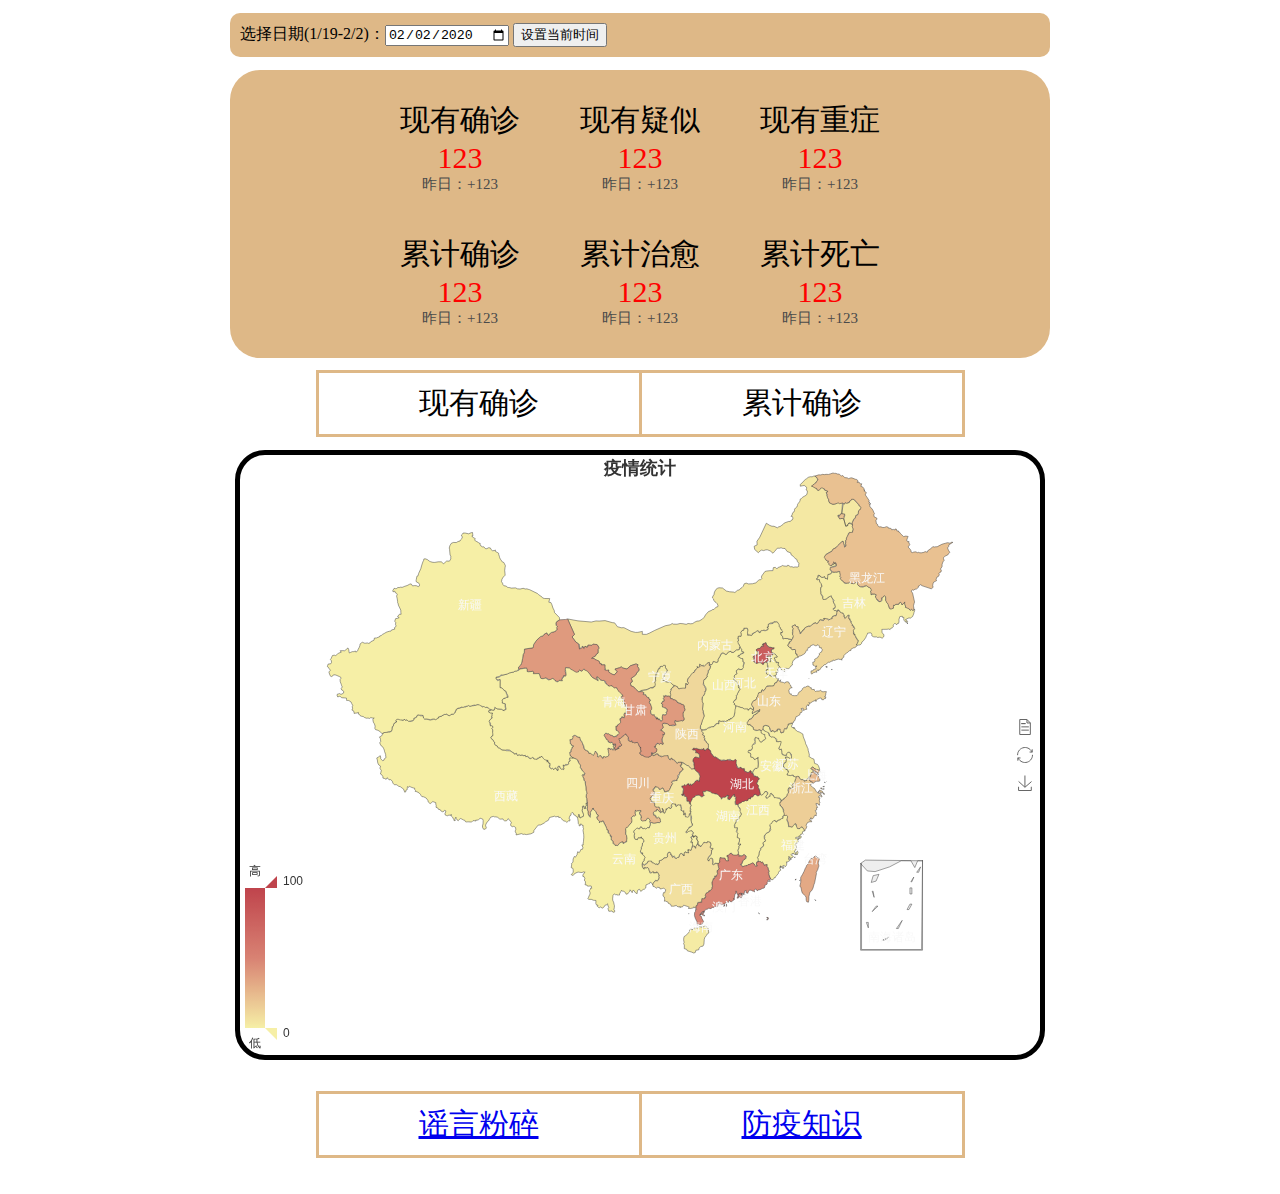
==== commit bbdd87a0: "美化" ====
--- a/frontend/index.html
+++ b/frontend/index.html
@@ -82,6 +82,8 @@
     </div>
 
     <div id="container" class="map"></div>
+
+    <br />
 
     <div>
         <table>
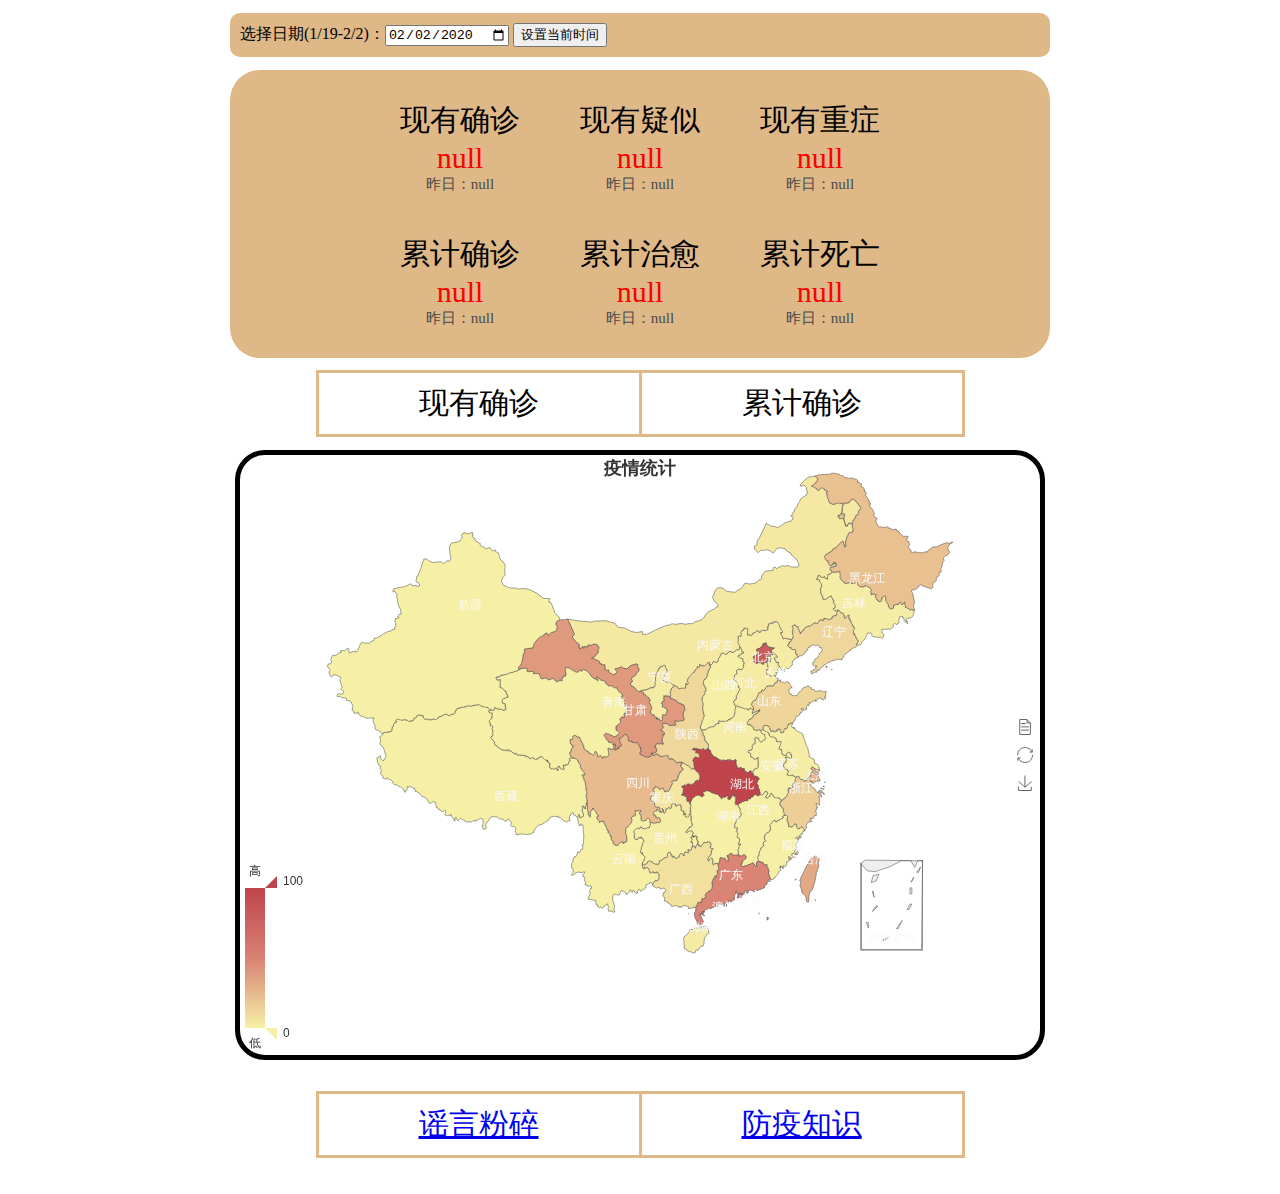
==== commit 33a27651: "更改提示" ====
--- a/frontend/index.html
+++ b/frontend/index.html
@@ -44,14 +44,14 @@
                 <td class="typename">现有重症</td>
             </tr>
             <tr>
-                <td id="nowipnum" class="nownum">123</td>
-                <td id="nowspnum" class="nownum">123</td>
-                <td id="nowdangenum" class="nownum">123</td>
+                <td id="nowipnum" class="nownum">null</td>
+                <td id="nowspnum" class="nownum">null</td>
+                <td id="nowdangenum" class="nownum">null</td>
             </tr>
             <tr>
-                <td id="yesipnum" class="yesnum">昨日：+123</td>
-                <td id="yesspnum" class="yesnum">昨日：+123</td>
-                <td id="yesdangenum" class="yesnum">昨日：+123</td>
+                <td id="yesipnum" class="yesnum">昨日：null</td>
+                <td id="yesspnum" class="yesnum">昨日：null</td>
+                <td id="yesdangenum" class="yesnum">昨日：null</td>
             </tr>
             <tr>
                 <td class="typename">累计确诊</td>
@@ -59,14 +59,14 @@
                 <td class="typename">累计死亡</td>
             </tr>
             <tr>
-                <td id="sumsurenum" class="nownum">123</td>
-                <td id="sumcurenum" class="nownum">123</td>
-                <td id="sumdeadnum" class="nownum">123</td>
+                <td id="sumsurenum" class="nownum">null</td>
+                <td id="sumcurenum" class="nownum">null</td>
+                <td id="sumdeadnum" class="nownum">null</td>
             </tr>
             <tr>
-                <td id="yessurenum" class="yesnum">昨日：+123</td>
-                <td id="yescurenum" class="yesnum">昨日：+123</td>
-                <td id="yesdeadnum" class="yesnum">昨日：+123</td>
+                <td id="yessurenum" class="yesnum">昨日：null</td>
+                <td id="yescurenum" class="yesnum">昨日：null</td>
+                <td id="yesdeadnum" class="yesnum">昨日：null</td>
             </tr>
 
         </table>
